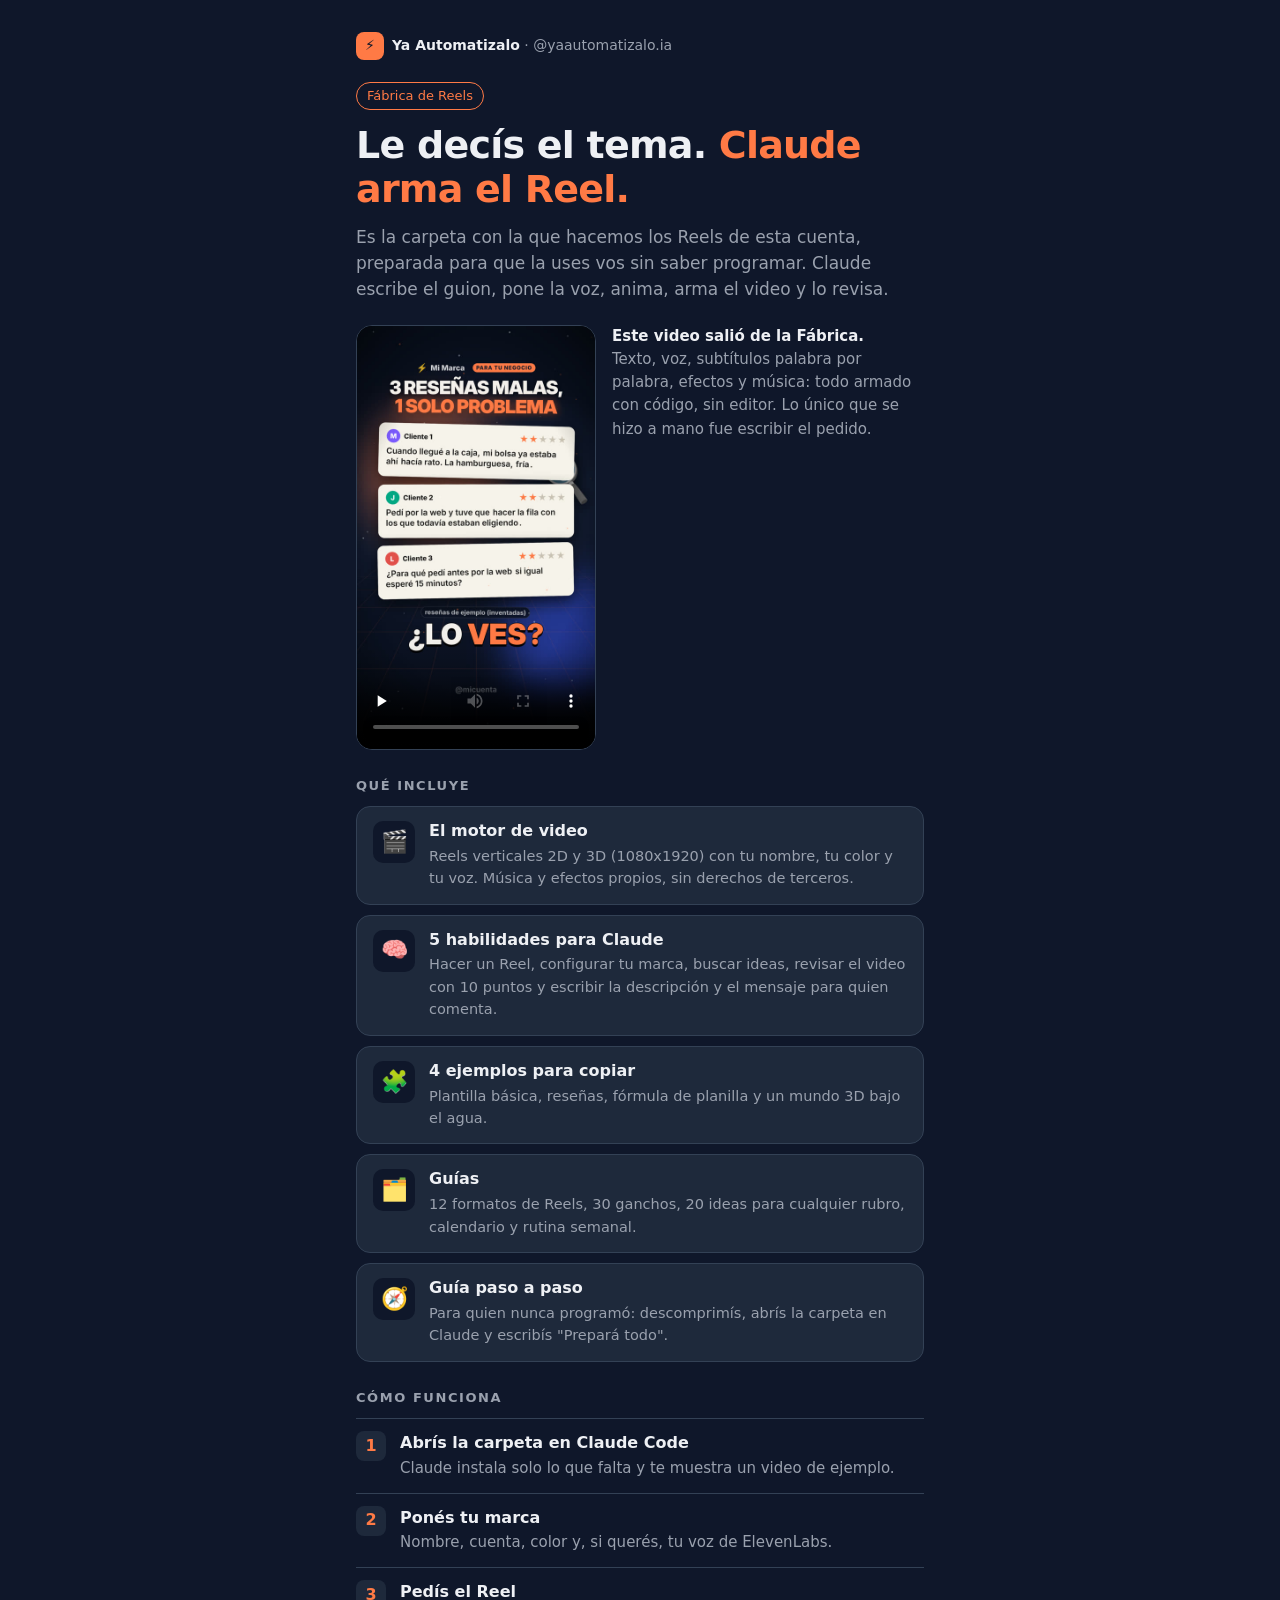
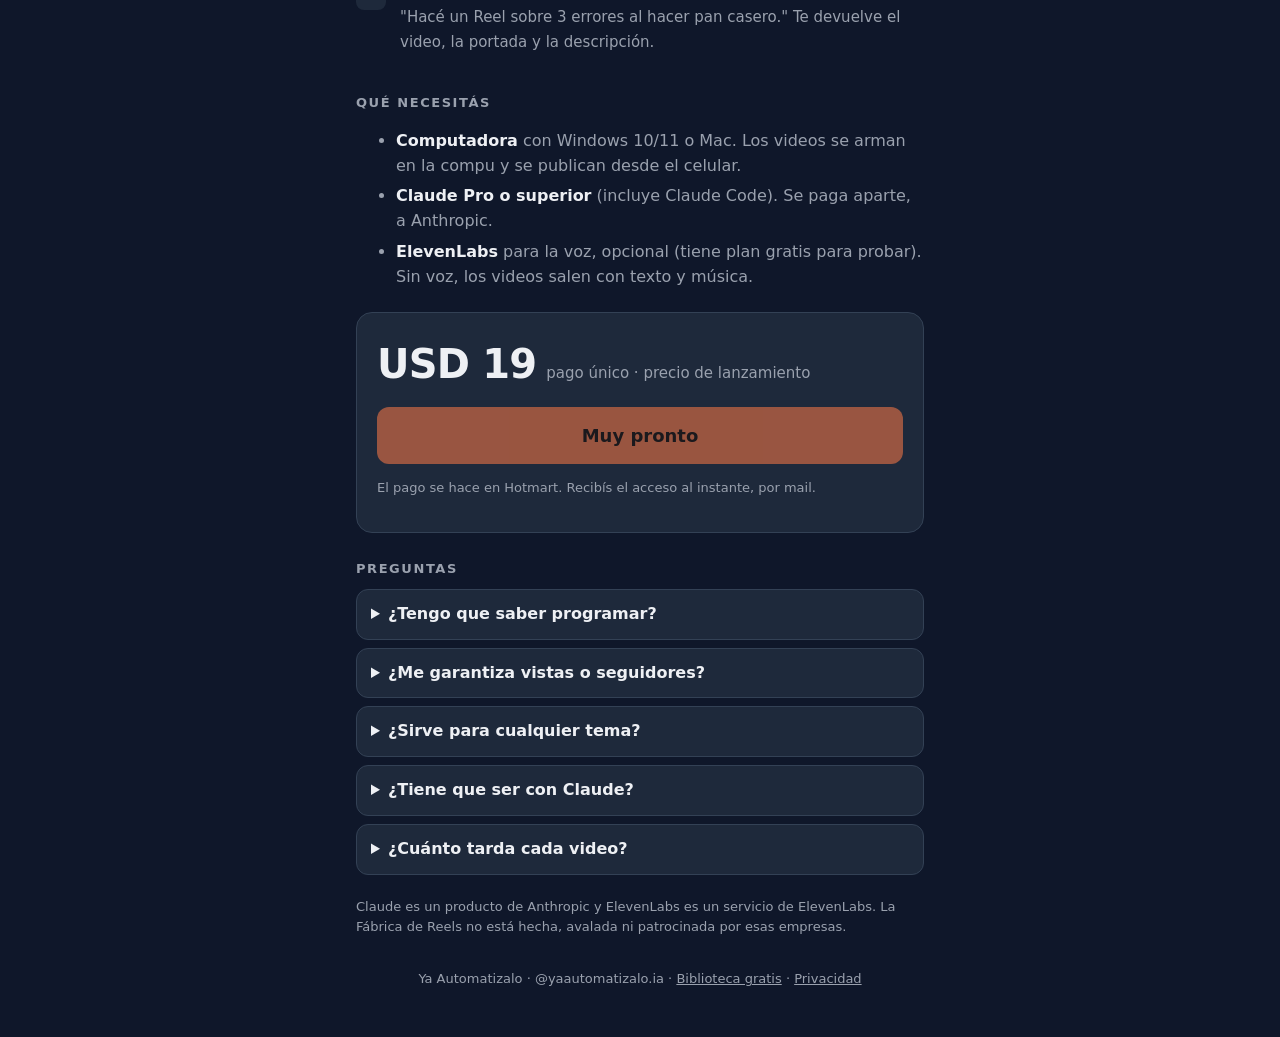
==== fabrica.html @ 054101d9 "Página de venta de la Fábrica de Reels (sin link de pago todavía) Co-Authored-By: Claude Opus 5.5 <n" ====
<!doctype html>
<html lang="es">
<head>
<meta charset="utf-8">
<meta name="viewport" content="width=device-width, initial-scale=1">
<title>Fábrica de Reels · Ya Automatizalo</title>
<meta name="description" content="La carpeta con la que Claude arma Reels con animación, voz, subtítulos y música. Vos le decís el tema.">
<meta property="og:title" content="Fábrica de Reels · Ya Automatizalo">
<meta property="og:description" content="Claude arma tus Reels con animación, voz y subtítulos. Vos le decís el tema.">
<meta property="og:image" content="fabrica/ejemplo.jpg">
<link rel="stylesheet" href="estilos.css">
<style>
.demo{display:flex;gap:16px;align-items:flex-start;margin:0 0 26px}
.demo video{width:46%;max-width:240px;border-radius:16px;border:1px solid var(--line);background:#000;flex:0 0 auto}
.demo .side{flex:1;min-width:0;color:var(--muted);font-size:15px}
.demo .side b{color:var(--text)}
.price{display:flex;align-items:baseline;gap:10px;margin:0 0 12px}
.price .n{font-size:40px;font-weight:900;letter-spacing:-.02em}
.price .u{color:var(--muted);font-size:15px}
a.buy{display:block;text-align:center;font-weight:800;font-size:18px;border-radius:12px;padding:15px;background:var(--accent);color:var(--accent-ink);text-decoration:none}
a.buy.off{opacity:.55;pointer-events:none}
.need li{margin:0 0 6px;color:var(--muted)}
.need b{color:var(--text)}
details{background:var(--card);border:1px solid var(--line);border-radius:12px;padding:12px 14px;margin:0 0 8px}
details summary{cursor:pointer;font-weight:700}
details p{color:var(--muted);margin:8px 0 0;font-size:15px}
@media (max-width:420px){.demo{flex-direction:column}.demo video{width:100%;max-width:none}}
</style>
</head>
<body>
<main class="wrap">

  <div class="brand"><span class="bolt">⚡</span><span><b>Ya Automatizalo</b> · @yaautomatizalo.ia</span></div>

  <span class="tag">Fábrica de Reels</span>
  <h1>Le decís el tema. <span>Claude arma el Reel.</span></h1>
  <p class="lead">Es la carpeta con la que hacemos los Reels de esta cuenta, preparada para que la uses vos sin saber programar. Claude escribe el guion, pone la voz, anima, arma el video y lo revisa.</p>

  <div class="demo">
    <video src="fabrica/ejemplo.mp4" poster="fabrica/ejemplo.jpg" controls playsinline preload="none"></video>
    <div class="side"><b>Este video salió de la Fábrica.</b><br>Texto, voz, subtítulos palabra por palabra, efectos y música: todo armado con código, sin editor. Lo único que se hizo a mano fue escribir el pedido.</div>
  </div>

  <h2 class="sec">Qué incluye</h2>
  <div class="lib">
    <div class="item"><span class="ic">🎬</span><div class="tx"><b>El motor de video</b><span class="desc">Reels verticales 2D y 3D (1080x1920) con tu nombre, tu color y tu voz. Música y efectos propios, sin derechos de terceros.</span></div></div>
    <div class="item"><span class="ic">🧠</span><div class="tx"><b>5 habilidades para Claude</b><span class="desc">Hacer un Reel, configurar tu marca, buscar ideas, revisar el video con 10 puntos y escribir la descripción y el mensaje para quien comenta.</span></div></div>
    <div class="item"><span class="ic">🧩</span><div class="tx"><b>4 ejemplos para copiar</b><span class="desc">Plantilla básica, reseñas, fórmula de planilla y un mundo 3D bajo el agua.</span></div></div>
    <div class="item"><span class="ic">🗂️</span><div class="tx"><b>Guías</b><span class="desc">12 formatos de Reels, 30 ganchos, 20 ideas para cualquier rubro, calendario y rutina semanal.</span></div></div>
    <div class="item"><span class="ic">🧭</span><div class="tx"><b>Guía paso a paso</b><span class="desc">Para quien nunca programó: descomprimís, abrís la carpeta en Claude y escribís "Prepará todo".</span></div></div>
  </div>

  <h2 class="sec">Cómo funciona</h2>
  <ol class="steps">
    <li><b>Abrís la carpeta en Claude Code</b><span>Claude instala solo lo que falta y te muestra un video de ejemplo.</span></li>
    <li><b>Ponés tu marca</b><span>Nombre, cuenta, color y, si querés, tu voz de ElevenLabs.</span></li>
    <li><b>Pedís el Reel</b><span>"Hacé un Reel sobre 3 errores al hacer pan casero." Te devuelve el video, la portada y la descripción.</span></li>
  </ol>

  <h2 class="sec">Qué necesitás</h2>
  <ul class="need">
    <li><b>Computadora</b> con Windows 10/11 o Mac. Los videos se arman en la compu y se publican desde el celular.</li>
    <li><b>Claude Pro o superior</b> (incluye Claude Code). Se paga aparte, a Anthropic.</li>
    <li><b>ElevenLabs</b> para la voz, opcional (tiene plan gratis para probar). Sin voz, los videos salen con texto y música.</li>
  </ul>

  <section class="card" style="margin-top:22px">
    <div class="price"><span class="n" id="precio">USD 19</span><span class="u">pago único · precio de lanzamiento</span></div>
    <a class="buy off" id="buy" href="#" rel="noopener">Muy pronto</a>
    <p class="note">El pago se hace en Hotmart. Recibís el acceso al instante, por mail.</p>
  </section>

  <h2 class="sec">Preguntas</h2>
  <details><summary>¿Tengo que saber programar?</summary><p>No. Claude hace la parte técnica; vos le hablás en español. La guía está pensada para alguien que nunca abrió un programa así.</p></details>
  <details><summary>¿Me garantiza vistas o seguidores?</summary><p>No. Es un método para hacer más videos con menos trabajo. Lo que pase con ellos depende de tu tema, de tu constancia y de tu público.</p></details>
  <details><summary>¿Sirve para cualquier tema?</summary><p>Sí. Los formatos, ganchos e ideas son para cualquier rubro: cocina, negocios, fitness, educación, lo que sea.</p></details>
  <details><summary>¿Tiene que ser con Claude?</summary><p>Sí. La carpeta está hecha para Claude Code, que viene con el plan Pro de Claude.</p></details>
  <details><summary>¿Cuánto tarda cada video?</summary><p>Un video 2D se arma en unos minutos. Uno 3D puede tardar de 10 a 30 minutos, según tu computadora.</p></details>

  <p class="fine" style="margin-top:22px">Claude es un producto de Anthropic y ElevenLabs es un servicio de ElevenLabs. La Fábrica de Reels no está hecha, avalada ni patrocinada por esas empresas.</p>

  <footer>Ya Automatizalo · @yaautomatizalo.ia · <a href="index.html">Biblioteca gratis</a> · <a href="privacidad.html">Privacidad</a></footer>
</main>
<script>
// Cuando esté el link de pago de Hotmart, se pone acá y el botón se activa solo.
const CHECKOUT_URL = "";
const PRECIO = "USD 19";
document.getElementById('precio').textContent = PRECIO;
if (CHECKOUT_URL) {
  const b = document.getElementById('buy');
  const src = new URLSearchParams(location.search).get('src');
  b.href = CHECKOUT_URL + (src ? (CHECKOUT_URL.includes('?') ? '&' : '?') + 'src=' + encodeURIComponent(src) : '');
  b.textContent = 'Comprar la Fábrica de Reels';
  b.classList.remove('off');
}
</script>
</body>
</html>
---- estilos.css ----
:root{
  --bg:#0F172A; --card:#1E293B; --line:#334155;
  --text:#eef0f4; --muted:#9aa1ae; --accent:#FF7A45; --accent-ink:#1a0d06; --err:#ef6b6b;
}
*{box-sizing:border-box}
html,body{margin:0}
body{background:var(--bg);color:var(--text);font:16px/1.55 system-ui,-apple-system,"Segoe UI",Roboto,sans-serif;-webkit-font-smoothing:antialiased}
.wrap{max-width:600px;margin:0 auto;padding:32px 16px 48px}
.brand{display:flex;align-items:center;gap:8px;font-size:14px;color:var(--muted);margin-bottom:22px}
.brand .bolt{width:28px;height:28px;border-radius:8px;background:var(--accent);color:var(--bg);display:grid;place-items:center;font-weight:900}
.brand b{color:var(--text)}
.tag{display:inline-block;font-size:13px;color:var(--accent);border:1px solid var(--accent);border-radius:999px;padding:3px 10px;margin-bottom:14px}
h1{font-size:clamp(28px,7vw,38px);line-height:1.15;margin:0 0 12px;letter-spacing:-.02em}
h1 span{color:var(--accent)}
.lead{color:var(--muted);font-size:17px;margin:0 0 22px}
h2.sec{font-size:13px;letter-spacing:.12em;text-transform:uppercase;color:var(--muted);margin:26px 0 10px;font-weight:700}
.lib{display:flex;flex-direction:column;gap:10px;margin:0 0 26px}
.item{display:flex;gap:14px;align-items:flex-start;background:var(--card);border:1px solid var(--line);border-radius:14px;padding:14px 16px;color:var(--text);text-decoration:none}
a.item:hover{border-color:var(--accent)}
.item .ic{flex:0 0 42px;height:42px;border-radius:10px;background:var(--bg);display:grid;place-items:center;font-size:22px}
.item .tx{flex:1;min-width:0}
.item b{display:block;line-height:1.3;margin-bottom:3px}
.item .desc{display:block;color:var(--muted);font-size:14.5px}
.item .meta{display:block;color:var(--accent);font-size:12.5px;margin-top:6px;font-weight:600}
.item .go{flex:0 0 auto;align-self:center;font-size:13px;font-weight:700;color:var(--accent-ink);background:var(--accent);border-radius:8px;padding:6px 10px}
.card{background:var(--card);border:1px solid var(--line);border-radius:16px;padding:20px}
label{display:block;font-size:14px;margin:0 0 6px;color:var(--muted)}
input[type=text],input[type=email],select{width:100%;font:inherit;color:var(--text);background:var(--bg);border:1px solid var(--line);border-radius:10px;padding:12px 14px;margin:0 0 14px;outline:none}
input:focus,select:focus{border-color:var(--accent)}
.check{display:flex;gap:10px;align-items:flex-start;font-size:14px;color:var(--muted);margin:4px 0 18px}
.check input{margin-top:3px;width:18px;height:18px;accent-color:var(--accent);flex:0 0 auto}
.check a{color:var(--text)}
button{width:100%;font:inherit;font-weight:700;font-size:17px;border:0;border-radius:12px;padding:14px;background:var(--accent);color:var(--accent-ink);cursor:pointer}
button[disabled]{opacity:.6;cursor:wait}
.msg{font-size:14px;margin-top:12px;min-height:1em}
.msg.err{color:var(--err)}
.hp{position:absolute;left:-9999px;width:1px;height:1px;overflow:hidden}
.done h2{margin:0 0 6px;font-size:24px}
.done>p{color:var(--muted);margin:0 0 16px}
.done .item{background:var(--bg)}
.cta{margin-top:18px;padding-top:16px;border-top:1px solid var(--line);font-size:15px;color:var(--muted)}
.cta a{color:var(--accent)}
.note{font-size:13px;color:var(--muted);margin-top:14px}
footer{margin-top:32px;font-size:13px;color:var(--muted);text-align:center}
footer a{color:var(--muted)}
[hidden]{display:none!important}
@media (max-width:420px){.item .go{display:none}}
/* --- Empresas y próximos pasos --- */
.biz{display:block;background:linear-gradient(135deg,#1E293B,#24324a);border:1px solid var(--accent);border-radius:16px;padding:18px 18px 16px;margin:26px 0 0;color:var(--text);text-decoration:none}
.biz b{display:block;font-size:18px;margin-bottom:4px}
.biz span{color:var(--muted);font-size:15px}
.biz em{display:inline-block;margin-top:10px;font-style:normal;font-weight:700;color:var(--accent)}
.next{margin-top:18px;padding-top:16px;border-top:1px solid var(--line)}
.next h3{margin:0 0 10px;font-size:16px}
.pro{background:var(--bg);border:1px dashed var(--accent);border-radius:14px;padding:14px 16px;margin-bottom:10px}
.pro b{display:block}
.pro p{margin:4px 0 10px;color:var(--muted);font-size:14.5px}
.pro button{font-size:15px;padding:10px}
.btn2{display:inline-block;width:100%;text-align:center;border:1px solid var(--line);border-radius:12px;padding:12px;color:var(--text);text-decoration:none;font-weight:600;margin-top:8px}
.btn2:hover{border-color:var(--accent)}
.steps{counter-reset:s;list-style:none;padding:0;margin:0 0 8px}
.steps li{counter-increment:s;position:relative;padding:12px 0 12px 44px;border-top:1px solid var(--line)}
.steps li::before{content:counter(s);position:absolute;left:0;top:12px;width:30px;height:30px;border-radius:8px;background:var(--card);color:var(--accent);display:grid;place-items:center;font-weight:800}
.steps b{display:block}
.steps span{color:var(--muted);font-size:15px}
textarea{width:100%;font:inherit;color:var(--text);background:var(--bg);border:1px solid var(--line);border-radius:10px;padding:12px 14px;margin:0 0 14px;outline:none;min-height:96px;resize:vertical}
textarea:focus{border-color:var(--accent)}
.fine{font-size:13px;color:var(--muted)}
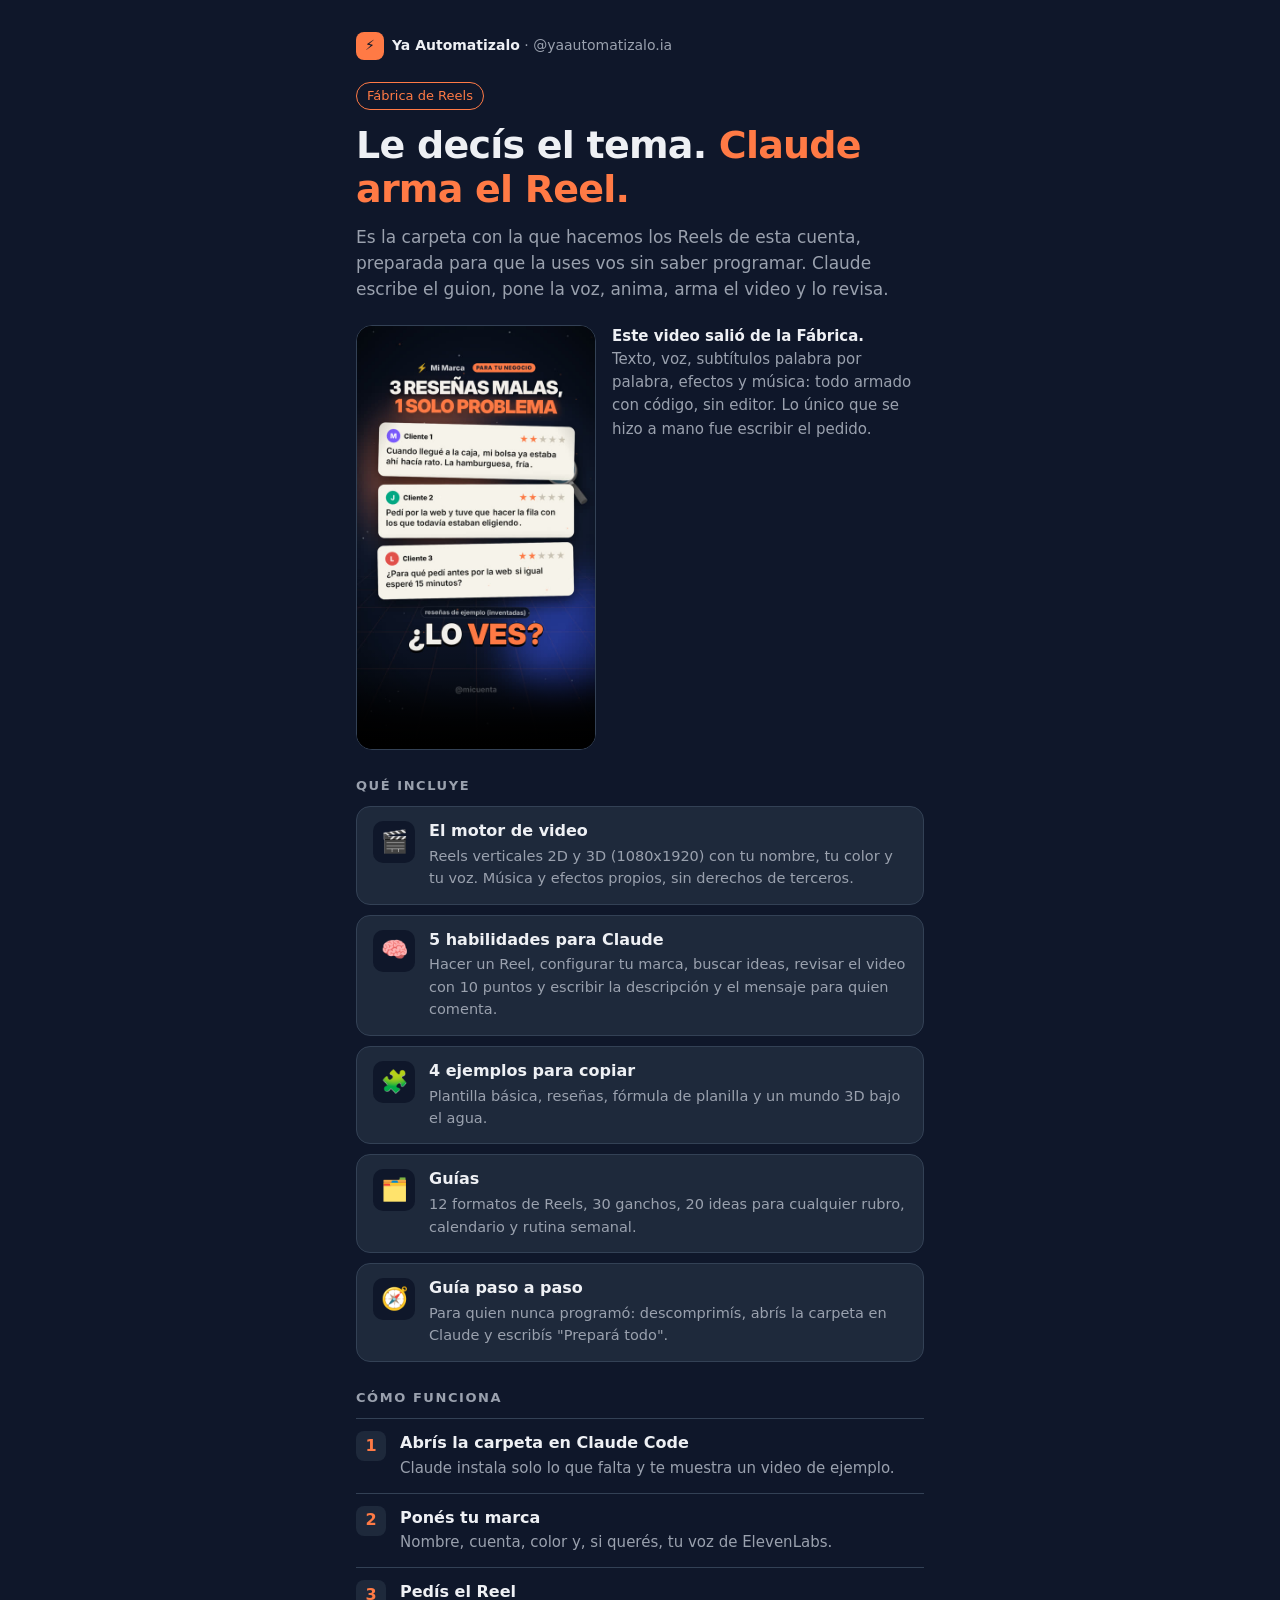
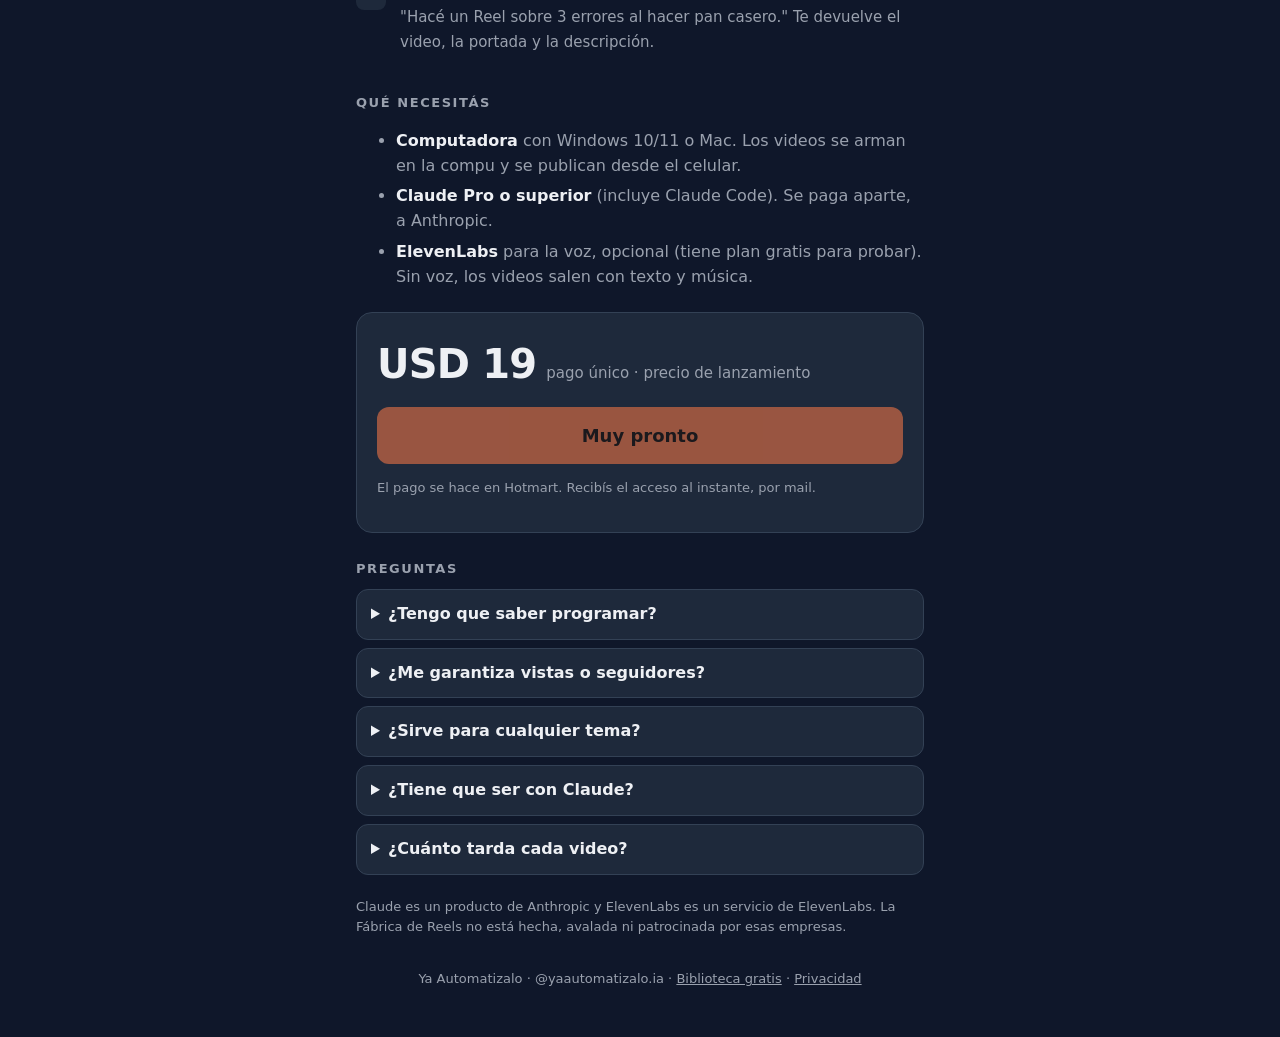
==== commit 1fe27613: "Fábrica: precio en una sola línea Co-Authored-By: Claude Opus 5.5 <noreply@anthropic.com> Claude-Ses" ====
--- a/fabrica.html
+++ b/fabrica.html
@@ -15,7 +15,7 @@
 .demo .side{flex:1;min-width:0;color:var(--muted);font-size:15px}
 .demo .side b{color:var(--text)}
 .price{display:flex;align-items:baseline;gap:10px;margin:0 0 12px}
-.price .n{font-size:40px;font-weight:900;letter-spacing:-.02em}
+.price .n{white-space:nowrap;font-size:40px;font-weight:900;letter-spacing:-.02em}
 .price .u{color:var(--muted);font-size:15px}
 a.buy{display:block;text-align:center;font-weight:800;font-size:18px;border-radius:12px;padding:15px;background:var(--accent);color:var(--accent-ink);text-decoration:none}
 a.buy.off{opacity:.55;pointer-events:none}
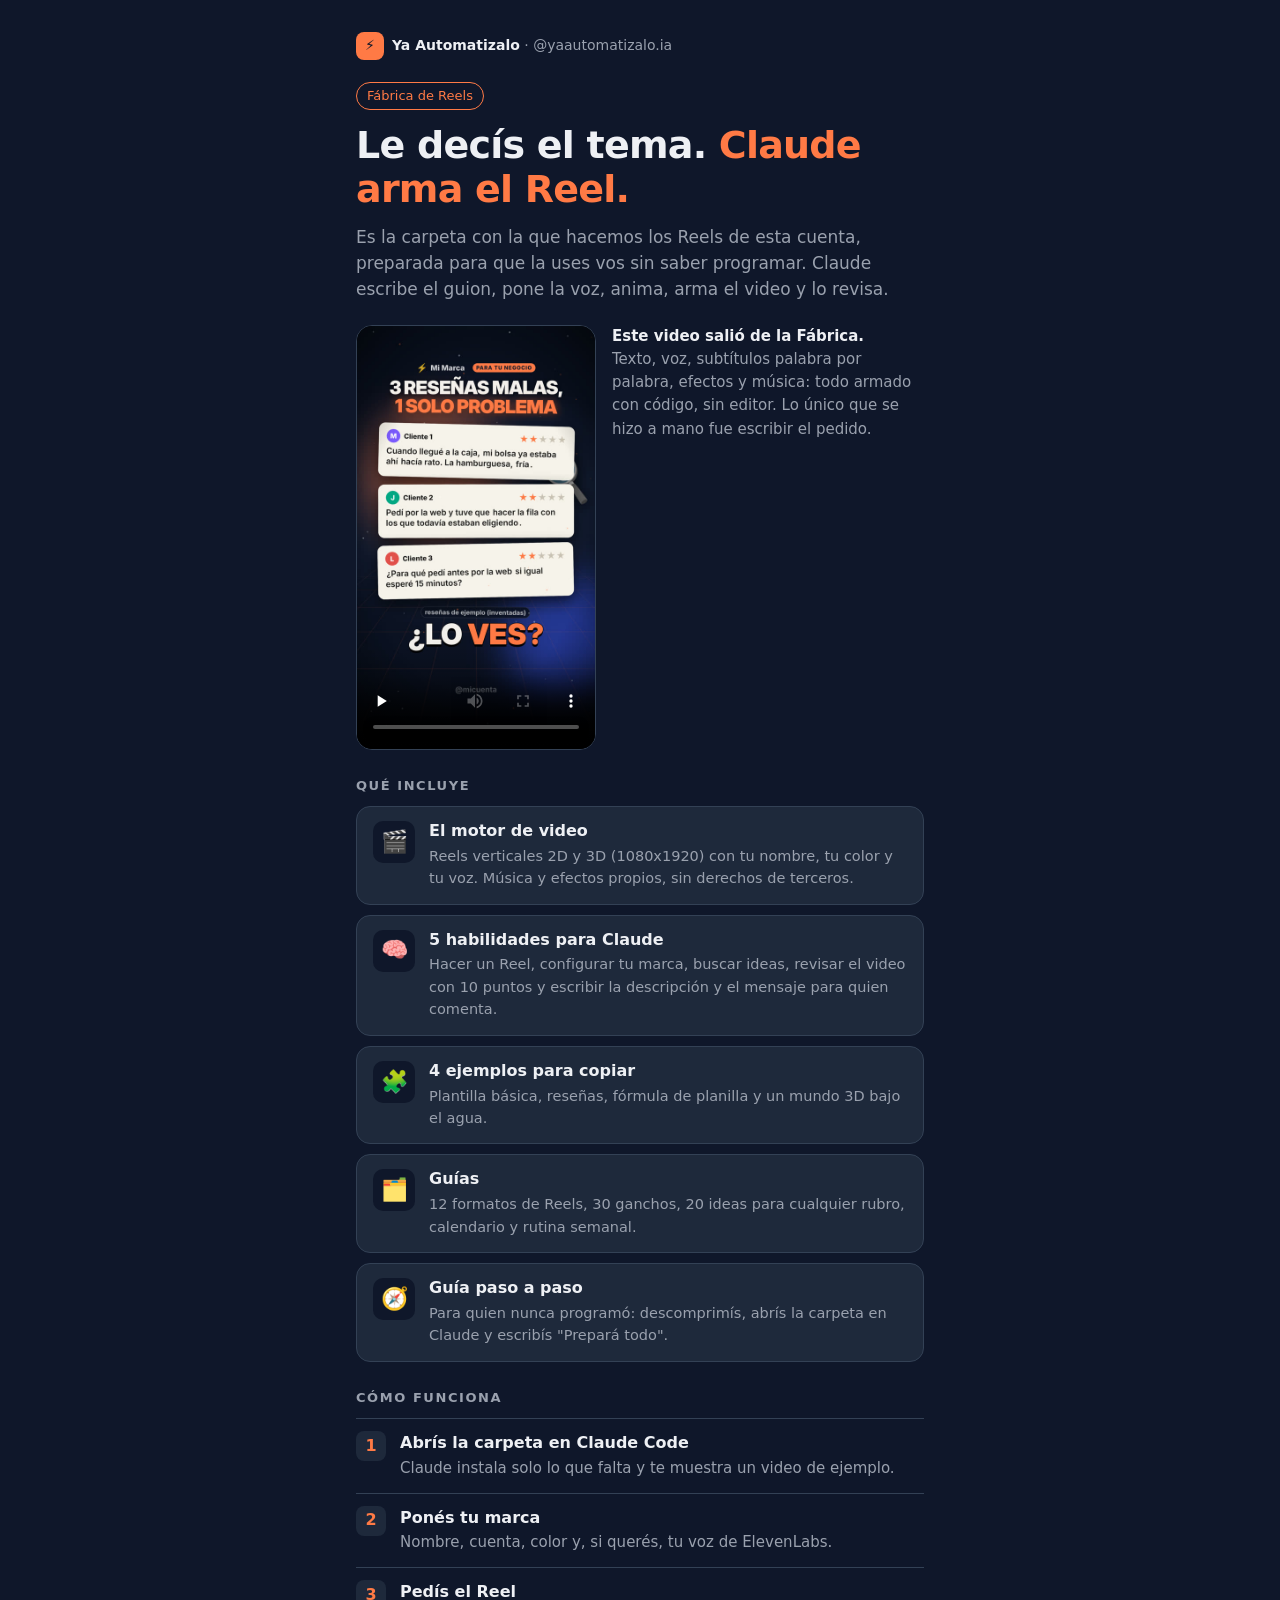
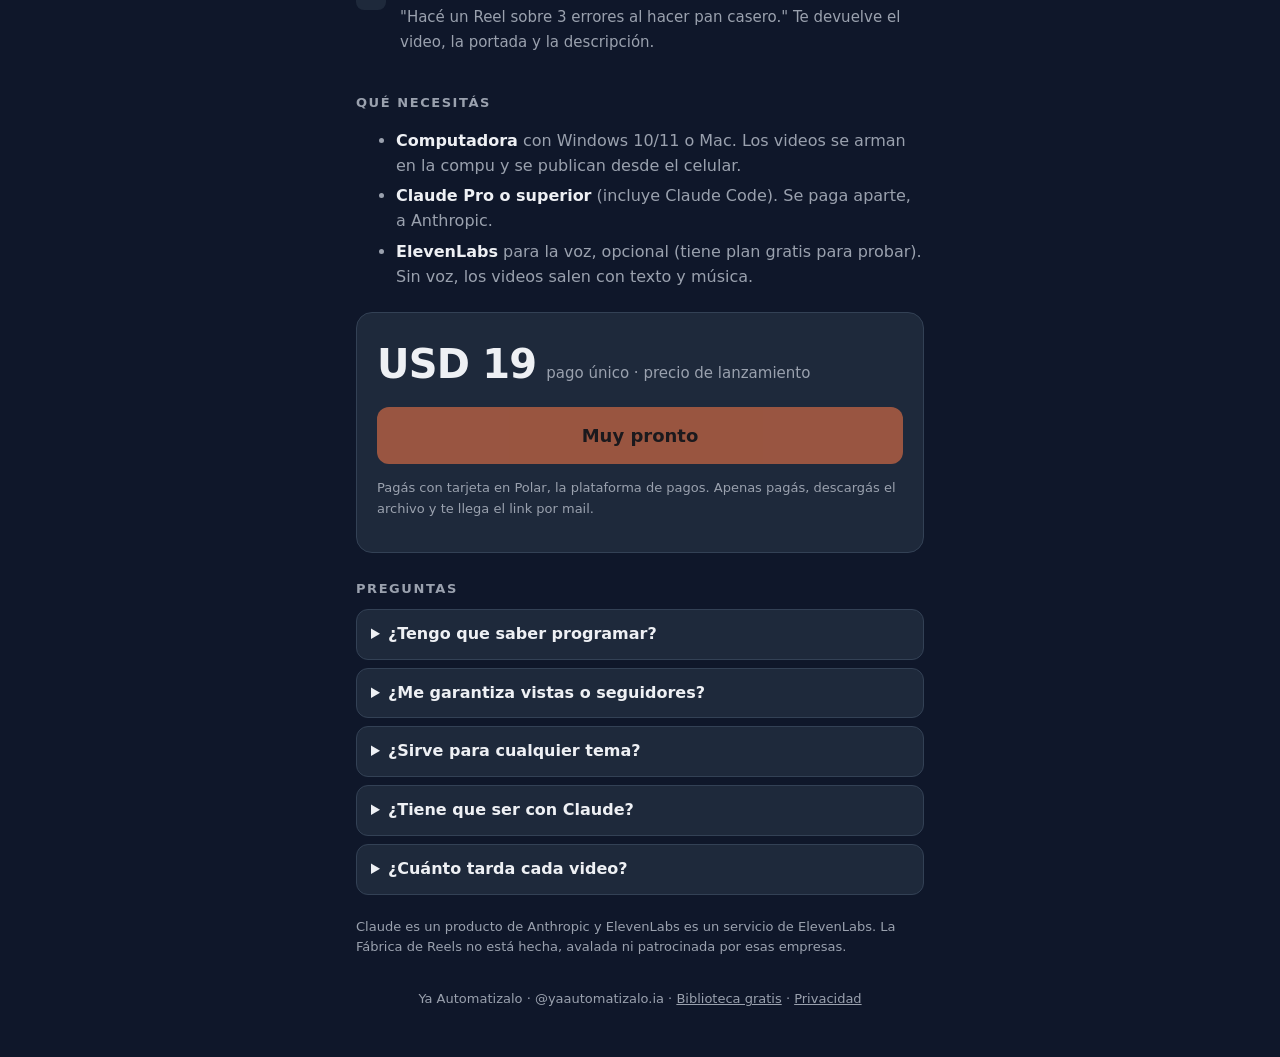
==== commit 76778d26: "Fábrica: el pago pasa a Polar Co-Authored-By: Claude Opus 5.5 <noreply@anthropic.com> Claude-Session" ====
--- a/fabrica.html
+++ b/fabrica.html
@@ -67,7 +67,7 @@
   <section class="card" style="margin-top:22px">
     <div class="price"><span class="n" id="precio">USD 19</span><span class="u">pago único · precio de lanzamiento</span></div>
     <a class="buy off" id="buy" href="#" rel="noopener">Muy pronto</a>
-    <p class="note">El pago se hace en Hotmart. Recibís el acceso al instante, por mail.</p>
+    <p class="note">Pagás con tarjeta en Polar, la plataforma de pagos. Apenas pagás, descargás el archivo y te llega el link por mail.</p>
   </section>
 
   <h2 class="sec">Preguntas</h2>
@@ -82,7 +82,7 @@
   <footer>Ya Automatizalo · @yaautomatizalo.ia · <a href="index.html">Biblioteca gratis</a> · <a href="privacidad.html">Privacidad</a></footer>
 </main>
 <script>
-// Cuando esté el link de pago de Hotmart, se pone acá y el botón se activa solo.
+// Cuando Polar apruebe la cuenta, se pone el link de pago, se pone acá y el botón se activa solo.
 const CHECKOUT_URL = "";
 const PRECIO = "USD 19";
 document.getElementById('precio').textContent = PRECIO;
